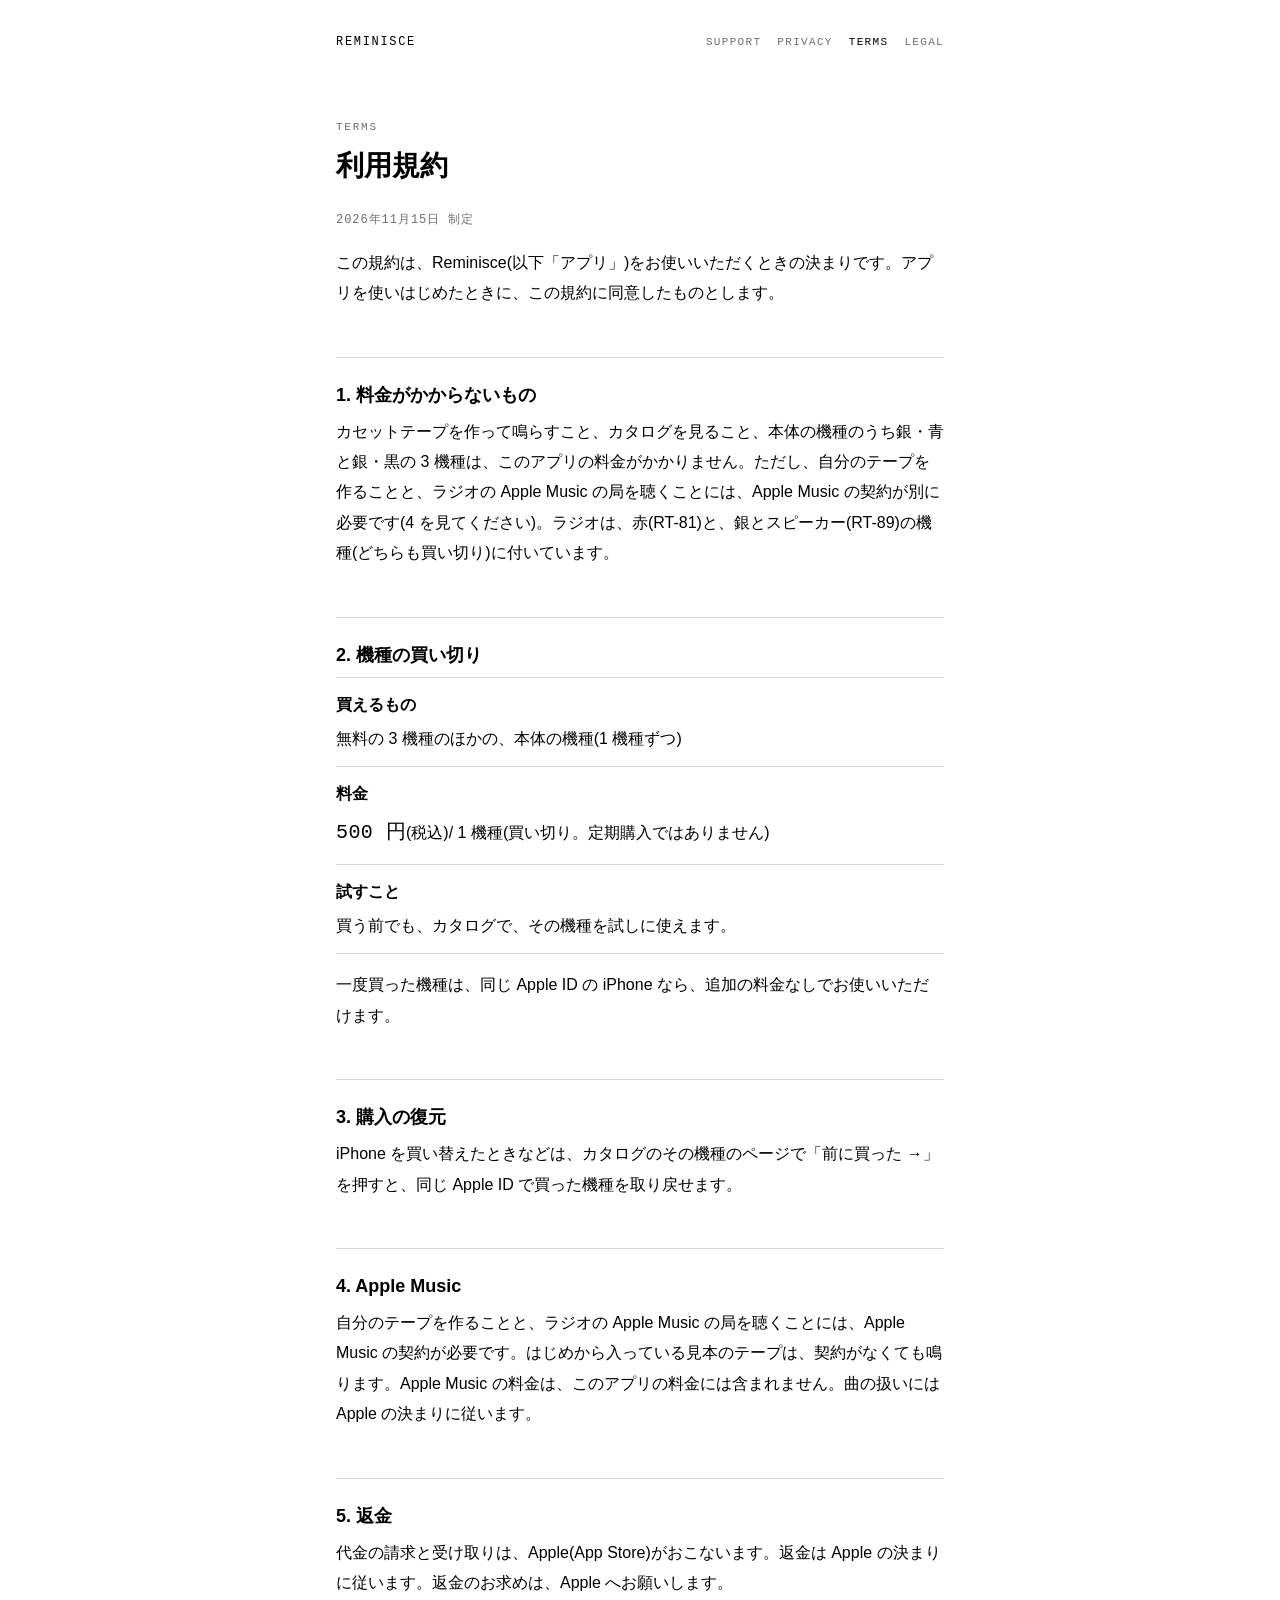
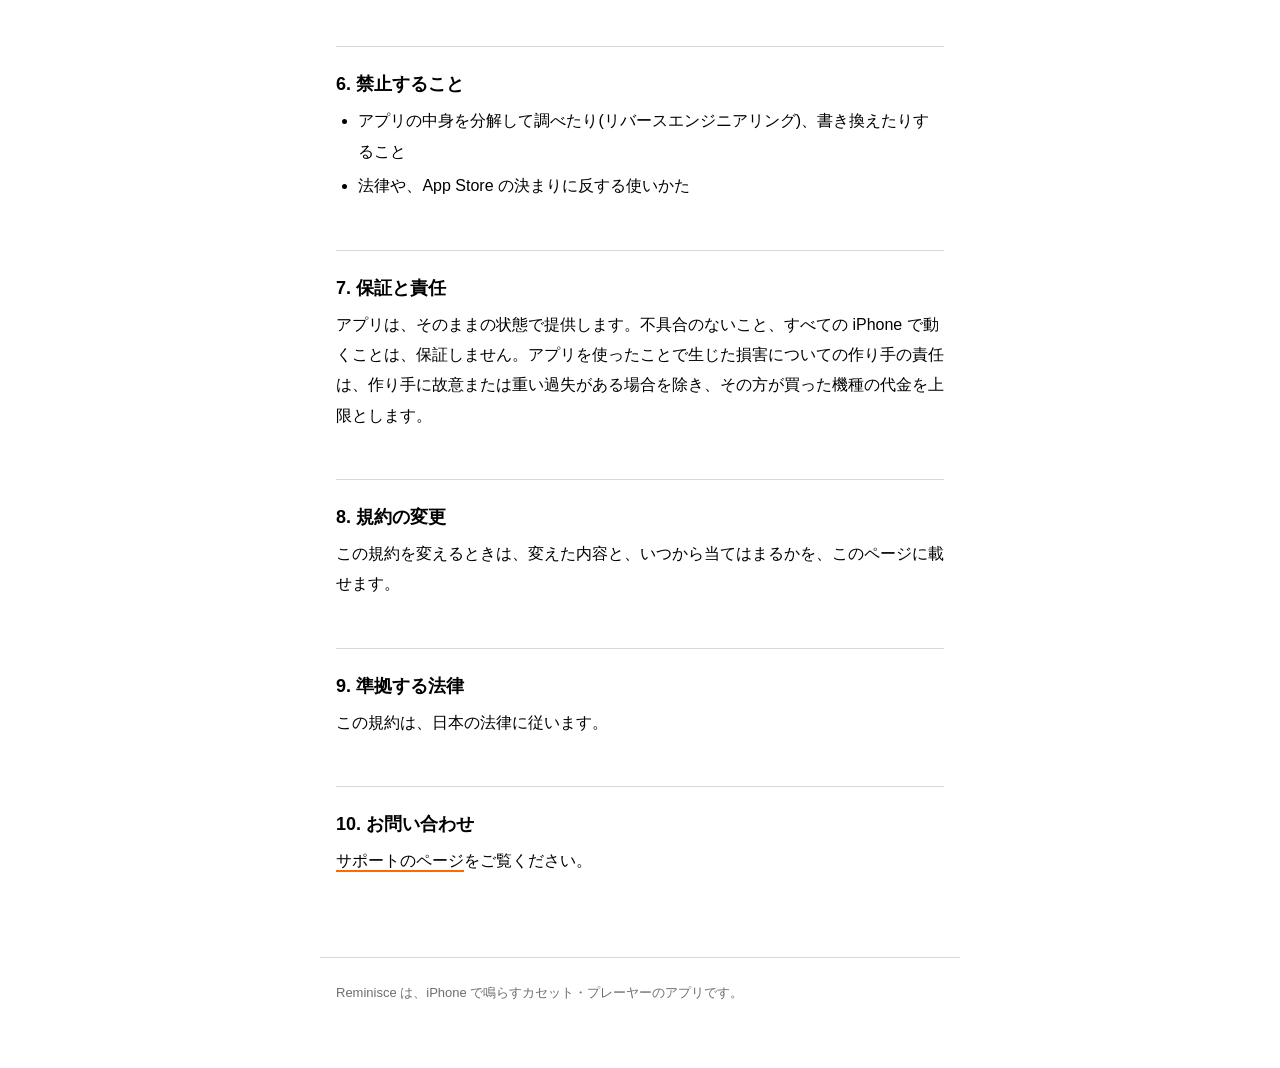
==== terms.html @ 6a3b788d "Reminisce のサポートのページ(サポート・プライバシーポリシー・利用規約・特定商取引法に基づく表示) Co-Authored-By: Claude Opus 5.5 <noreply@anth" ====
<!doctype html>
<html lang="ja">
<head>
<meta charset="utf-8">
<meta name="viewport" content="width=device-width, initial-scale=1">
<meta name="color-scheme" content="light dark">
<meta name="description" content="Reminisce の利用規約です。">
<title>利用規約 | Reminisce</title>
<link rel="stylesheet" href="style.css">
</head>
<body>
<header class="site">
<a class="brand" href="index.html">Reminisce</a>
<nav class="site" aria-label="ページ"><a href="index.html">SUPPORT</a><a href="privacy.html">PRIVACY</a><a href="terms.html" aria-current="page">TERMS</a><a href="tokushoho.html">LEGAL</a></nav>
</header>
<main>
<p class="label">TERMS</p>
<h1>利用規約</h1>
<p class="date">2026年11月15日 制定</p>
<p class="lead">この規約は、Reminisce(以下「アプリ」)をお使いいただくときの決まりです。アプリを使いはじめたときに、この規約に同意したものとします。</p>

<h2>1. 料金がかからないもの</h2>
<p>カセットテープを作って鳴らすこと、カタログを見ること、本体の機種のうち銀・青と銀・黒の 3 機種は、このアプリの料金がかかりません。ただし、自分のテープを作ることと、ラジオの Apple Music の局を聴くことには、Apple Music の契約が別に必要です(4 を見てください)。ラジオは、赤(RT-81)と、銀とスピーカー(RT-89)の機種(どちらも買い切り)に付いています。</p>

<h2>2. 機種の買い切り</h2>
<dl class="rows">
<div><dt>買えるもの</dt><dd>無料の 3 機種のほかの、本体の機種(1 機種ずつ)</dd></div>
<div><dt>料金</dt><dd><span class="price">500 円</span>(税込)/ 1 機種(買い切り。定期購入ではありません)</dd></div>
<div><dt>試すこと</dt><dd>買う前でも、カタログで、その機種を試しに使えます。</dd></div>
</dl>
<p>一度買った機種は、同じ Apple ID の iPhone なら、追加の料金なしでお使いいただけます。</p>

<h2>3. 購入の復元</h2>
<p>iPhone を買い替えたときなどは、カタログのその機種のページで「前に買った →」を押すと、同じ Apple ID で買った機種を取り戻せます。</p>

<h2>4. Apple Music</h2>
<p>自分のテープを作ることと、ラジオの Apple Music の局を聴くことには、Apple Music の契約が必要です。はじめから入っている見本のテープは、契約がなくても鳴ります。Apple Music の料金は、このアプリの料金には含まれません。曲の扱いには Apple の決まりに従います。</p>

<h2>5. 返金</h2>
<p>代金の請求と受け取りは、Apple(App Store)がおこないます。返金は Apple の決まりに従います。返金のお求めは、Apple へお願いします。</p>

<h2>6. 禁止すること</h2>
<ul>
<li>アプリの中身を分解して調べたり(リバースエンジニアリング)、書き換えたりすること</li>
<li>法律や、App Store の決まりに反する使いかた</li>
</ul>

<h2>7. 保証と責任</h2>
<p>アプリは、そのままの状態で提供します。不具合のないこと、すべての iPhone で動くことは、保証しません。アプリを使ったことで生じた損害についての作り手の責任は、作り手に故意または重い過失がある場合を除き、その方が買った機種の代金を上限とします。</p>

<h2>8. 規約の変更</h2>
<p>この規約を変えるときは、変えた内容と、いつから当てはまるかを、このページに載せます。</p>

<h2>9. 準拠する法律</h2>
<p>この規約は、日本の法律に従います。</p>

<h2>10. お問い合わせ</h2>
<p><a href="index.html">サポートのページ</a>をご覧ください。</p>
</main>
<footer class="site">
<p>Reminisce は、iPhone で鳴らすカセット・プレーヤーのアプリです。</p>
</footer>
</body>
</html>
---- style.css ----
:root {
  --bg: #ffffff;
  --surface: #f2f2f2;
  --text: #000000;
  --muted: #6e6e6e;
  --rule: #d8d8d8;
  --orange: #ff6a00;
  --mono: ui-monospace, "SF Mono", Menlo, Consolas, monospace;
}

@media (prefers-color-scheme: dark) {
  :root {
    --bg: #000000;
    --surface: #1a1a1a;
    --text: #f5f5f5;
    --muted: #9a9a9a;
    --rule: #383838;
  }
}

* { box-sizing: border-box; }

html { -webkit-text-size-adjust: 100%; text-size-adjust: 100%; }

body {
  margin: 0;
  background: var(--bg);
  color: var(--text);
  font-family: -apple-system, BlinkMacSystemFont, "Hiragino Sans", "Hiragino Kaku Gothic ProN", "Yu Gothic", "Noto Sans JP", sans-serif;
  font-size: 16px;
  line-height: 1.9;
  overflow-wrap: anywhere;
}

main, header.site, footer.site {
  max-width: 640px;
  margin: 0 auto;
  padding-left: 16px;
  padding-right: 16px;
}

header.site {
  padding-top: 24px;
  padding-bottom: 8px;
  display: flex;
  flex-wrap: wrap;
  align-items: baseline;
  justify-content: space-between;
  gap: 8px 24px;
}

.brand {
  font-family: var(--mono);
  font-size: 12px;
  letter-spacing: 0.14em;
  text-transform: uppercase;
  color: var(--text);
  text-decoration: none;
}

nav.site { display: flex; flex-wrap: wrap; gap: 4px 16px; }

nav.site a {
  font-family: var(--mono);
  font-size: 11px;
  letter-spacing: 0.12em;
  text-transform: uppercase;
  color: var(--muted);
  text-decoration: none;
  padding: 8px 0;
}

nav.site a[aria-current="page"] { color: var(--text); }

main { padding-top: 48px; padding-bottom: 64px; }

.label {
  font-family: var(--mono);
  font-size: 11px;
  letter-spacing: 0.16em;
  text-transform: uppercase;
  color: var(--muted);
  margin: 0 0 8px;
}

h1 {
  font-size: 28px;
  line-height: 1.4;
  font-weight: 700;
  margin: 0 0 24px;
}

h2 {
  font-size: 18px;
  line-height: 1.5;
  font-weight: 700;
  margin: 48px 0 8px;
  padding-top: 24px;
  border-top: 1px solid var(--rule);
}

p, ul, ol, dl { margin: 0 0 16px; }

ul, ol { padding-left: 1.4em; }
li { margin-bottom: 4px; }

a {
  color: inherit;
  text-decoration: underline;
  text-decoration-color: var(--orange);
  text-decoration-thickness: 2px;
  text-underline-offset: 4px;
}

.lead { color: var(--text); margin-bottom: 32px; }
.note { color: var(--muted); font-size: 14px; }
.date { font-family: var(--mono); font-size: 12px; letter-spacing: 0.08em; color: var(--muted); }

.todo {
  background: var(--surface);
  padding: 2px 8px;
  border-left: 3px solid var(--text);
  font-weight: 700;
}

dl.rows { border-top: 1px solid var(--rule); }
dl.rows div { padding: 12px 0; border-bottom: 1px solid var(--rule); }
dl.rows dt { font-weight: 700; margin: 0 0 4px; }
dl.rows dd { margin: 0; }

.price {
  font-family: var(--mono);
  font-size: 20px;
  letter-spacing: 0.02em;
}

footer.site {
  padding-top: 24px;
  padding-bottom: 48px;
  border-top: 1px solid var(--rule);
  color: var(--muted);
  font-size: 13px;
  line-height: 1.7;
}

:focus-visible { outline: 2px solid var(--text); outline-offset: 2px; }
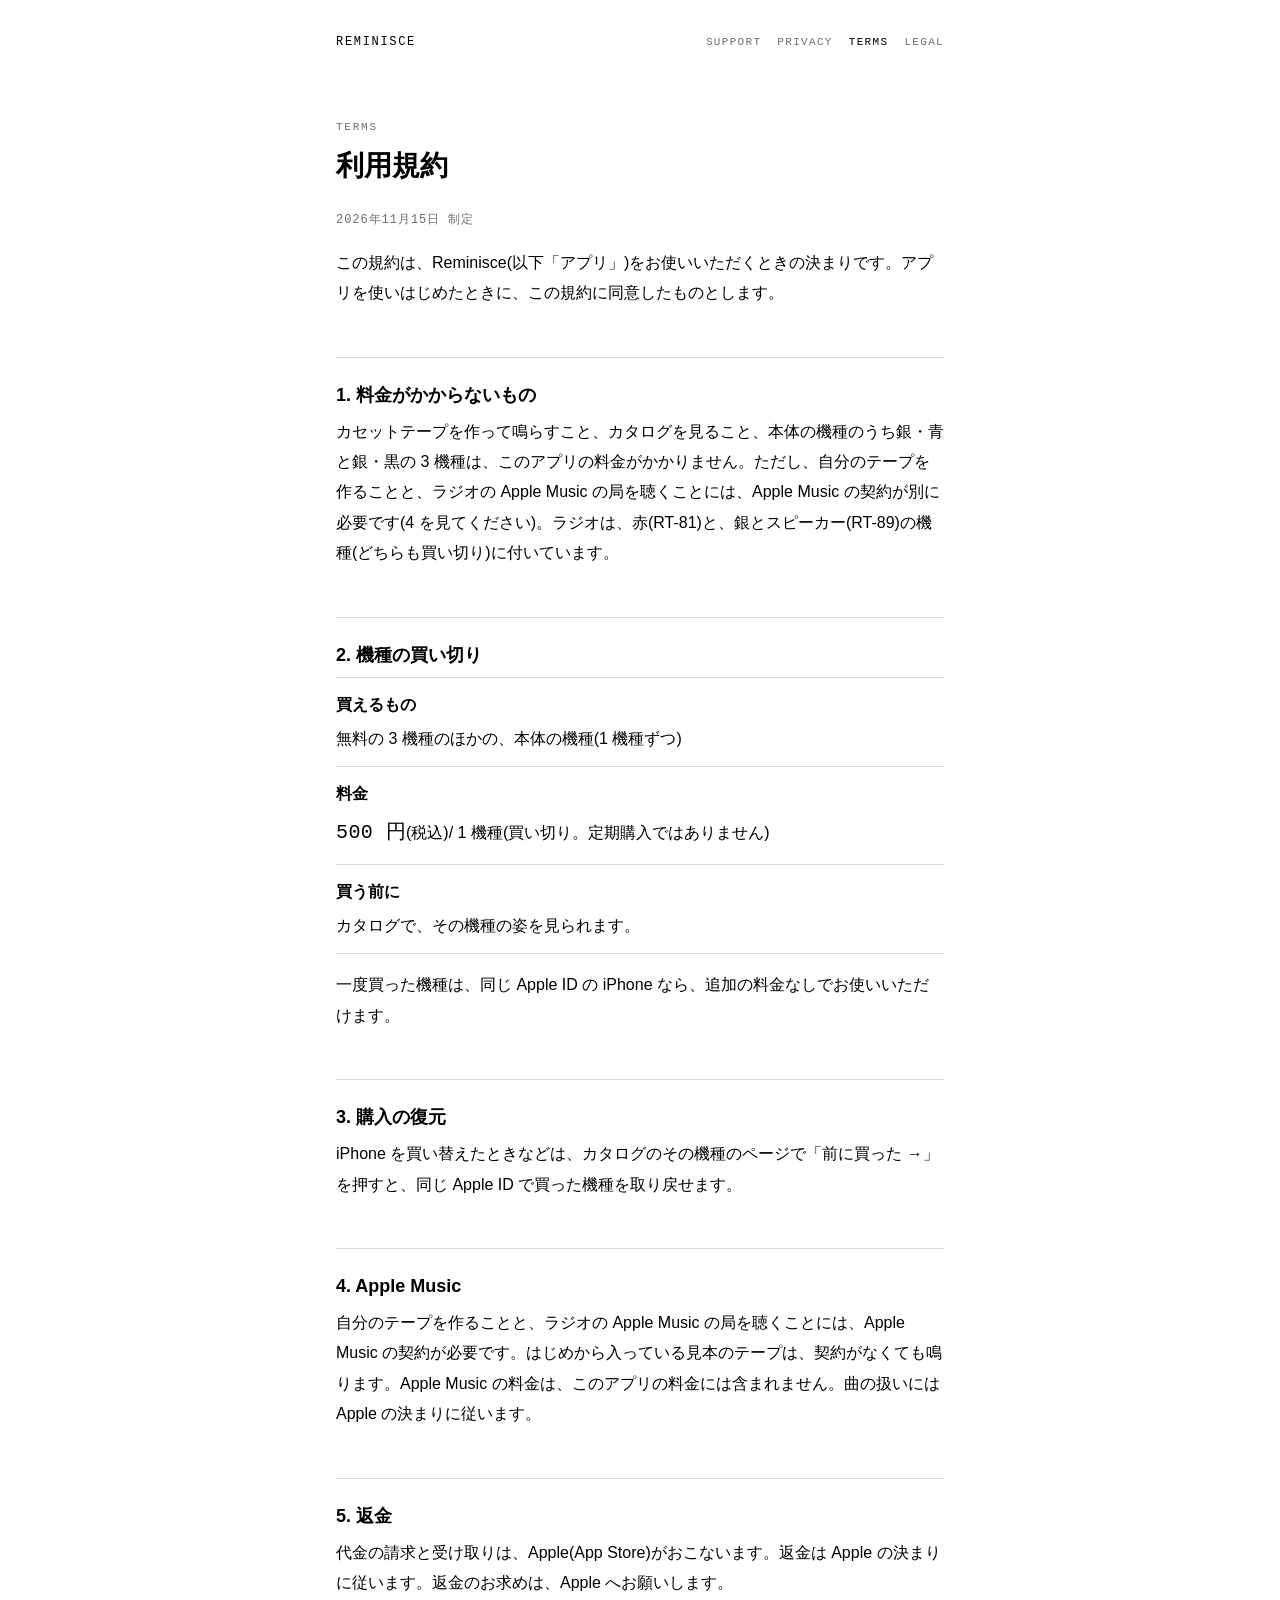
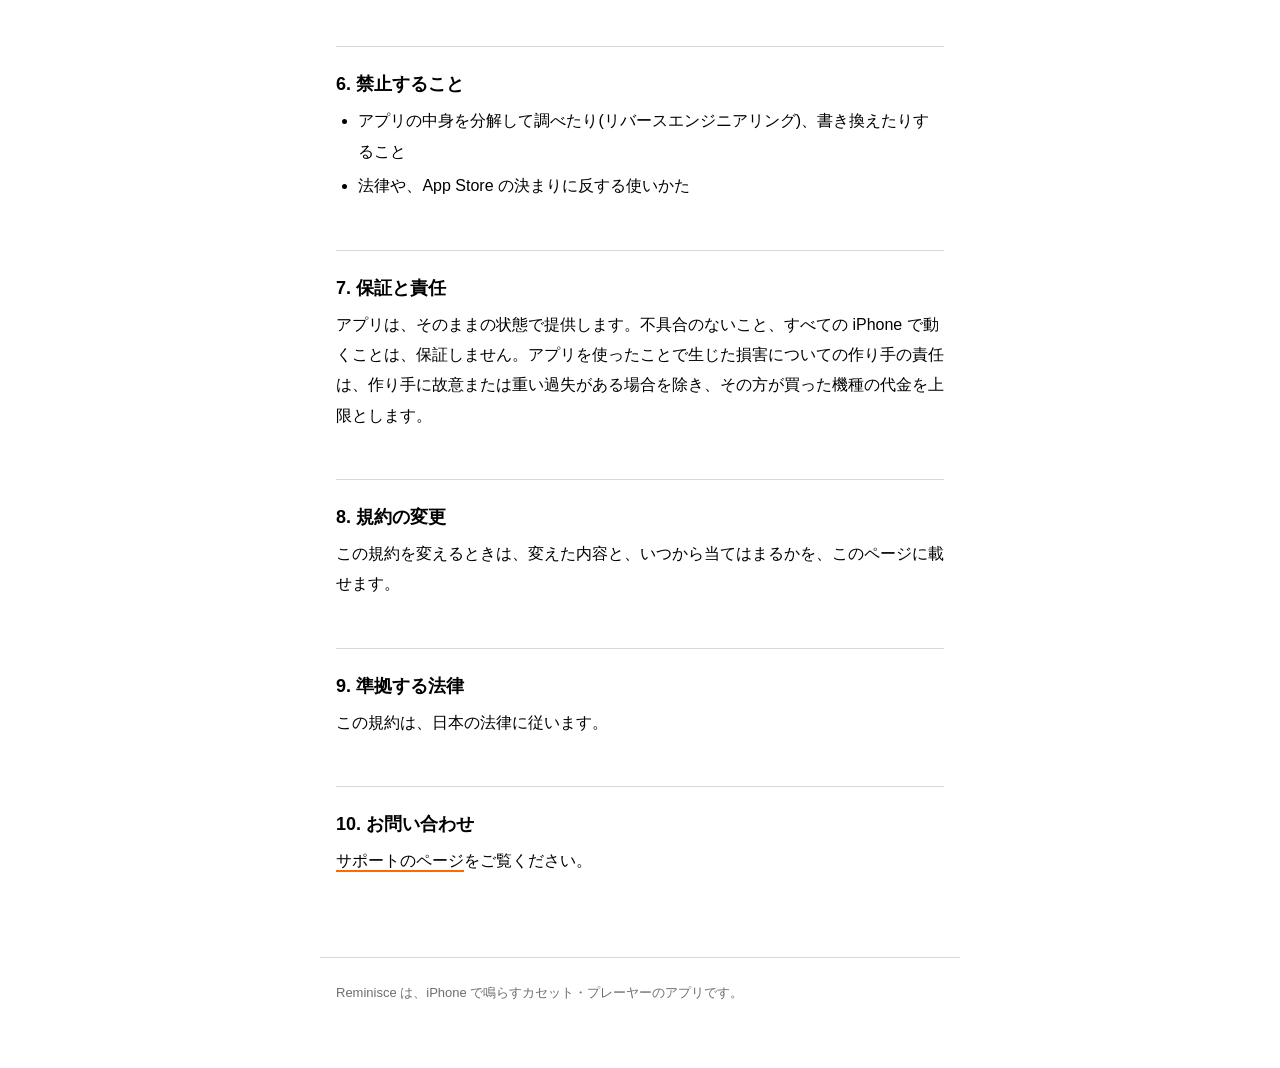
==== commit dd00ff9c: "買う前に「試しに使える」を「姿を見られる」に直す(試しに使う仕組みは画面から呼ばれていなかった) Co-Authored-By: Claude Opus 5.5 <noreply@anthropic." ====
--- a/terms.html
+++ b/terms.html
@@ -26,7 +26,7 @@
 <dl class="rows">
 <div><dt>買えるもの</dt><dd>無料の 3 機種のほかの、本体の機種(1 機種ずつ)</dd></div>
 <div><dt>料金</dt><dd><span class="price">500 円</span>(税込)/ 1 機種(買い切り。定期購入ではありません)</dd></div>
-<div><dt>試すこと</dt><dd>買う前でも、カタログで、その機種を試しに使えます。</dd></div>
+<div><dt>買う前に</dt><dd>カタログで、その機種の姿を見られます。</dd></div>
 </dl>
 <p>一度買った機種は、同じ Apple ID の iPhone なら、追加の料金なしでお使いいただけます。</p>
 
